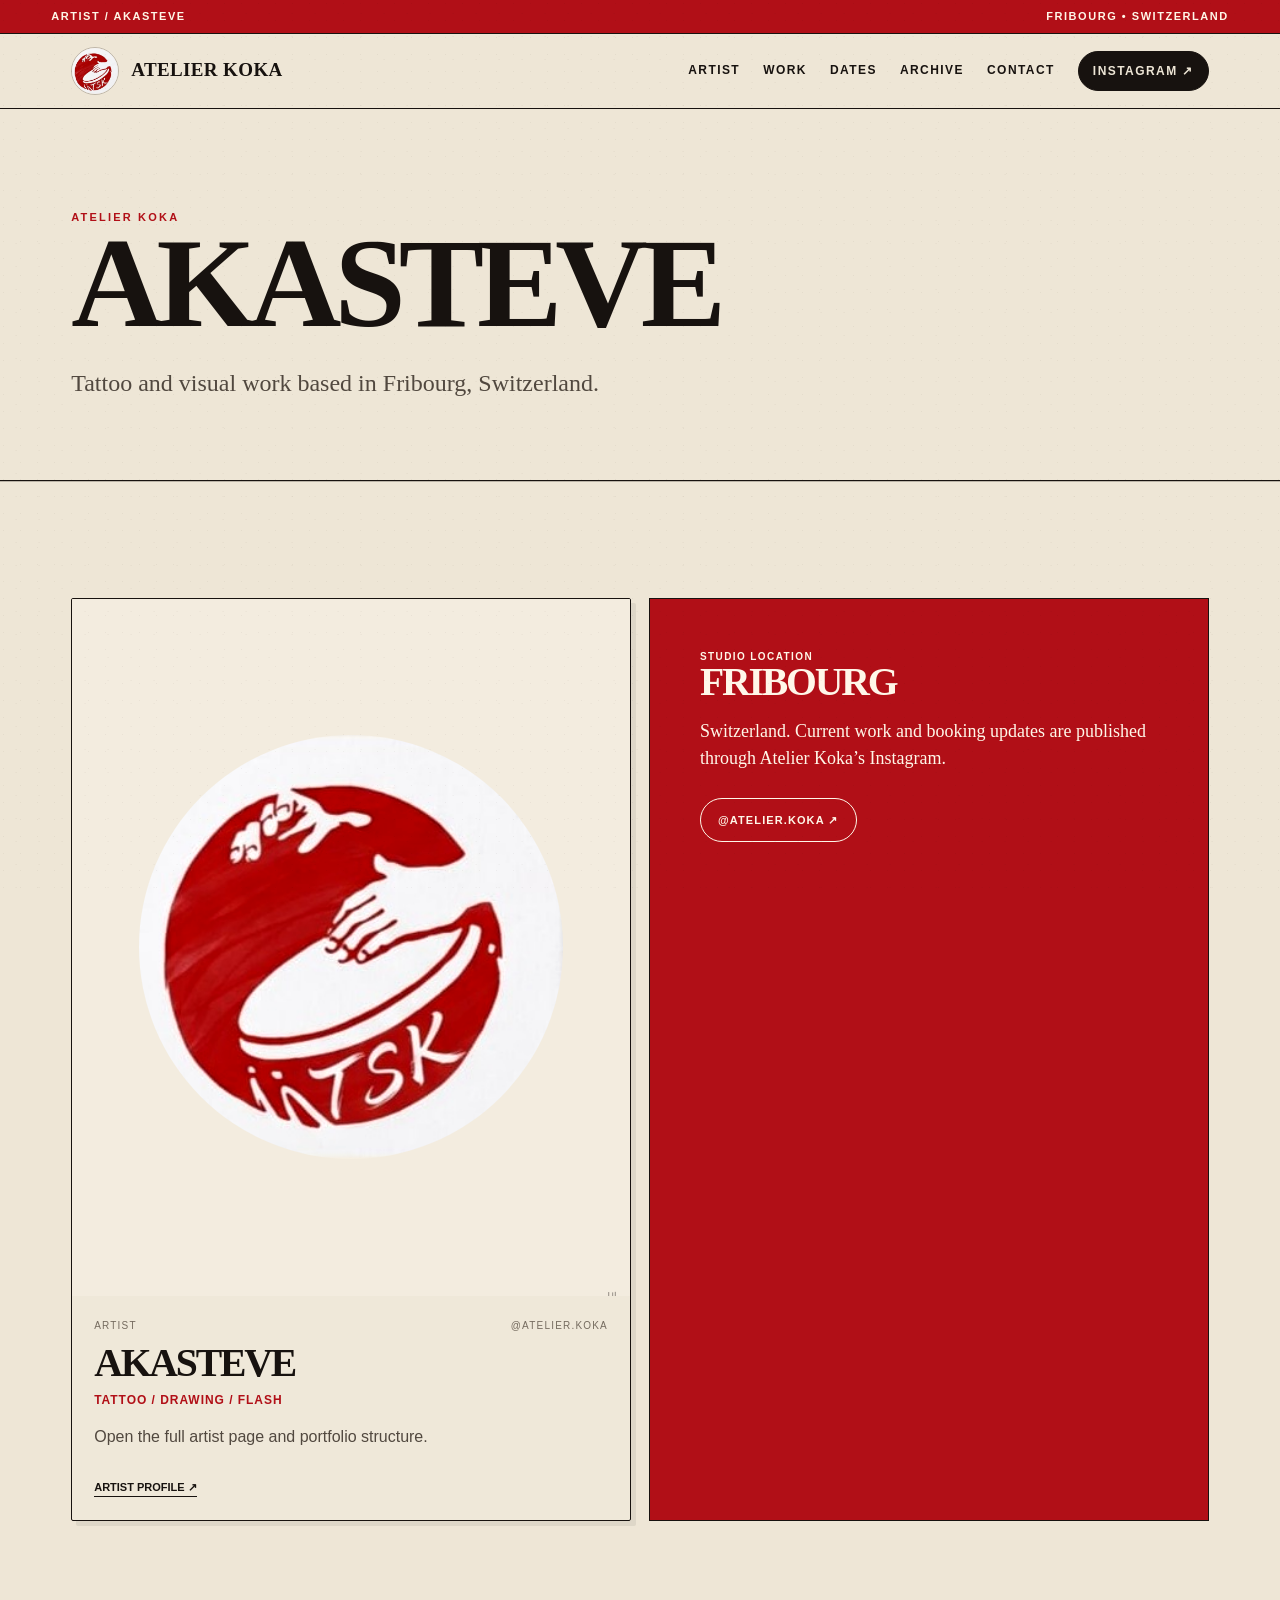
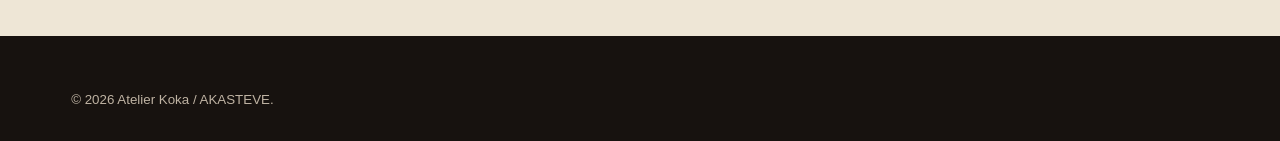
==== artists/index.html @ 6422734f "Initial Atelier Koka static site" ====
<!doctype html><html lang="en"><head><meta charset="utf-8"><meta name="viewport" content="width=device-width,initial-scale=1"><title>Artist — AKASTEVE / Atelier Koka</title><link rel="icon" href="../assets/atelier-koka-logo-square.jpg"><link rel="stylesheet" href="../styles.css"></head><body>
<div class="topbar"><span>Artist / AKASTEVE</span><span>Fribourg • Switzerland</span></div><header class="site-header"><nav class="nav"><a class="brand" href="../index.html"><img class="brand-logo" src="../assets/atelier-koka-logo-square.jpg" alt="Atelier Koka logo">ATELIER KOKA</a><button class="menu-btn" aria-label="Menu">☰</button><div class="nav-links"><a href="akasteve.html">Artist</a><a href="../index.html#work">Work</a><a href="../events/index.html">Dates</a><a href="../blog/index.html">Archive</a><a href="../contact/index.html">Contact</a><a class="nav-cta" target="_blank" rel="noopener" href="https://www.instagram.com/atelier.koka/">Instagram ↗</a></div></nav></header>
<main><section class="page-hero"><div class="container"><div class="kicker">Atelier Koka</div><h1>AKASTEVE</h1><p class="lede">Tattoo and visual work based in Fribourg, Switzerland.</p></div></section><section class="section"><div class="container"><div class="grid-2"><a class="card" href="akasteve.html"><div class="card-media logo-media"><img src="../assets/atelier-koka-logo-square.jpg" alt="Atelier Koka logo"></div><div class="card-body"><div class="meta"><span>Artist</span><span>@atelier.koka</span></div><h3>AKASTEVE</h3><div class="tags">Tattoo / drawing / flash</div><p>Open the full artist page and portfolio structure.</p><span class="card-link">Artist profile ↗</span></div></a><div class="poster red"><div class="poster-copy"><div class="smallcaps">Studio location</div><h3>Fribourg</h3><p>Switzerland. Current work and booking updates are published through Atelier Koka’s Instagram.</p><div class="btn-row"><a class="btn" style="border-color:#fff7e9" target="_blank" rel="noopener" href="https://www.instagram.com/atelier.koka/">@atelier.koka ↗</a></div></div><div class="number">CH</div></div></div></div></section></main>
<footer class="footer"><div class="container"><small>© 2026 Atelier Koka / AKASTEVE.</small></div></footer><script src="../script.js"></script></body></html>
---- styles.css ----
:root{
  --ink:#17120f;
  --paper:#eee6d6;
  --paper-2:#e4d8c4;
  --red:#b10f17;
  --red-dark:#7f0b10;
  --muted:#756b5f;
  --line:rgba(23,18,15,.24);
  --max:1240px;
  --pad:clamp(18px,4vw,62px);
  --radius:2px;
}
*{box-sizing:border-box}
html{scroll-behavior:smooth}
body{margin:0;background:var(--paper);color:var(--ink);font-family:Arial,Helvetica,sans-serif;line-height:1.5}
a{color:inherit;text-decoration:none}
img{max-width:100%;display:block}
button,input,textarea,select{font:inherit}
body::before{content:"";position:fixed;inset:0;pointer-events:none;z-index:99;opacity:.18;background-image:radial-gradient(circle at 20% 20%,rgba(56,35,24,.28) 0 .7px,transparent .9px),radial-gradient(circle at 70% 60%,rgba(56,35,24,.18) 0 .6px,transparent .8px),repeating-linear-gradient(8deg,rgba(255,255,255,.08) 0 1px,transparent 1px 4px);background-size:17px 17px,23px 23px,100% 6px;mix-blend-mode:multiply}
.topbar{background:var(--red);color:#fff6e8;padding:8px var(--pad);font-weight:800;text-transform:uppercase;font-size:11px;letter-spacing:.14em;display:flex;justify-content:space-between;gap:20px;overflow:hidden;white-space:nowrap;border-bottom:1px solid var(--ink)}
.site-header{position:sticky;top:0;z-index:50;background:rgba(238,230,214,.94);backdrop-filter:blur(12px);border-bottom:1px solid var(--ink)}
.nav{max-width:var(--max);margin:auto;padding:13px var(--pad);display:flex;align-items:center;justify-content:space-between;gap:24px}
.brand{display:flex;align-items:center;gap:12px;font-family:Georgia,'Times New Roman',serif;font-weight:700;letter-spacing:.02em;font-size:19px;text-transform:uppercase}
.brand-logo{width:48px;height:48px;object-fit:cover;border-radius:50%;border:1px solid rgba(23,18,15,.22);filter:contrast(1.06) saturate(.96)}
.nav-links{display:flex;gap:23px;align-items:center;font-size:12px;text-transform:uppercase;font-weight:800;letter-spacing:.12em}
.nav-links a:not(.nav-cta){border-bottom:1px solid transparent}.nav-links a:hover:not(.nav-cta){border-color:var(--ink)}
.nav-cta{border:1px solid var(--ink);padding:10px 14px;border-radius:999px;background:var(--ink);color:var(--paper)}
.menu-btn{display:none;background:none;border:0;color:var(--ink);font-size:28px}
main{overflow:hidden}.container{max-width:var(--max);margin:auto;padding-left:var(--pad);padding-right:var(--pad)}
.hero{min-height:82vh;display:grid;align-items:center;padding:clamp(60px,9vw,120px) 0;position:relative;border-bottom:1px solid var(--ink)}
.hero::after{content:"FRIBOURG / CH";position:absolute;right:-2.4vw;top:14%;font-size:clamp(48px,10vw,150px);font-weight:900;letter-spacing:-.07em;color:transparent;-webkit-text-stroke:1px rgba(23,18,15,.14);transform:rotate(90deg) translateX(65%);transform-origin:100% 0;pointer-events:none}
.hero-grid{display:grid;grid-template-columns:1.14fr .86fr;gap:clamp(32px,6vw,95px);align-items:center;position:relative;z-index:2}
.hero-logo-wrap{display:grid;grid-template-columns:minmax(150px,280px) 1fr;gap:clamp(22px,4vw,55px);align-items:center}.hero-logo{width:100%;border-radius:50%;box-shadow:0 0 0 1px var(--ink),8px 8px 0 var(--red);transform:rotate(-3deg)}
.kicker{text-transform:uppercase;letter-spacing:.2em;font-size:11px;color:var(--red);font-weight:900}
h1,h2,h3{margin:0;line-height:.91;letter-spacing:-.055em;text-transform:uppercase}
h1{font-family:Georgia,'Times New Roman',serif;font-size:clamp(54px,10vw,138px);max-width:8.7ch;font-weight:700}h2{font-family:Georgia,'Times New Roman',serif;font-size:clamp(40px,6.6vw,90px);font-weight:700}h3{font-family:Georgia,'Times New Roman',serif;font-size:clamp(26px,3.1vw,45px);font-weight:700}
.hero-copy{font-family:Georgia,'Times New Roman',serif;font-size:clamp(18px,2vw,26px);max-width:500px;color:#443b33}.hero-stamp{display:inline-block;margin-bottom:24px;border:1px solid var(--red);color:var(--red);padding:7px 10px;text-transform:uppercase;font-size:10px;letter-spacing:.16em;font-weight:800;transform:rotate(1.2deg)}
.btn-row{display:flex;gap:12px;flex-wrap:wrap;margin-top:26px}.btn{display:inline-flex;align-items:center;justify-content:center;padding:13px 17px;border-radius:999px;border:1px solid var(--ink);text-transform:uppercase;font-weight:900;font-size:11px;letter-spacing:.1em;transition:.2s;background:transparent}.btn:hover{transform:translateY(-2px) rotate(-.3deg)}.btn.primary{background:var(--ink);color:var(--paper)}.btn.accent{background:var(--red);border-color:var(--red);color:#fff6e8}
.section{padding:clamp(65px,9vw,130px) 0;border-top:1px solid var(--line)}.section.red{background:var(--red);color:#fff4e3}.section.ink{background:var(--ink);color:var(--paper)}
.section-head{display:flex;justify-content:space-between;align-items:end;gap:30px;margin-bottom:40px}.section-head p{max-width:480px;color:var(--muted);margin:0}.section.ink .section-head p,.section.ink .lede{color:#cfc3b2}.section.red .kicker{color:#fff4e3}
.marquee{background:var(--ink);color:var(--paper);border-top:1px solid var(--ink);border-bottom:1px solid var(--ink);padding:13px 0;overflow:hidden;white-space:nowrap}.marquee-track{display:inline-block;animation:scroll 24s linear infinite;font-family:Georgia,serif;font-size:clamp(26px,4vw,54px);font-weight:700;text-transform:uppercase;letter-spacing:-.04em}.marquee-track span{margin-right:36px}.marquee-track b{color:var(--red)}@keyframes scroll{to{transform:translateX(-50%)}}
.grid-3{display:grid;grid-template-columns:repeat(3,1fr);gap:18px}.grid-2{display:grid;grid-template-columns:repeat(2,1fr);gap:18px}
.card{border:1px solid var(--ink);border-radius:var(--radius);overflow:hidden;background:rgba(255,255,255,.08);position:relative;box-shadow:5px 5px 0 rgba(23,18,15,.07)}.card-media{aspect-ratio:4/5;background:var(--paper-2);position:relative;overflow:hidden}.card-media.logo-media{display:grid;place-items:center;padding:12%;background:#f3ecdf}.card-media.logo-media img{width:100%;border-radius:50%;filter:contrast(1.08)}.card-media::after{content:"ARCHIVE";position:absolute;right:10px;bottom:6px;font-size:11px;letter-spacing:.18em;font-weight:900;color:rgba(23,18,15,.35);transform:rotate(-90deg);transform-origin:right bottom}
.card-body{padding:22px}.meta{display:flex;justify-content:space-between;gap:12px;text-transform:uppercase;font-size:10px;letter-spacing:.12em;color:var(--muted);margin-bottom:12px}.tags{color:var(--red);font-weight:900;margin-top:10px;text-transform:uppercase;letter-spacing:.08em;font-size:12px}.card p{color:#51483f}.card-link{display:inline-block;margin-top:14px;text-transform:uppercase;font-size:11px;font-weight:900;border-bottom:1px solid currentColor}
.poster-grid{display:grid;grid-template-columns:1.25fr .75fr;gap:18px}.poster{min-height:420px;border:1px solid var(--ink);padding:clamp(24px,4vw,50px);position:relative;overflow:hidden;background:var(--paper-2)}.poster.red{background:var(--red);color:#fff7e9}.poster.ink{background:var(--ink);color:var(--paper)}.poster .number{font-family:Georgia,serif;font-size:clamp(70px,12vw,175px);line-height:.72;color:transparent;-webkit-text-stroke:1px currentColor;opacity:.4;position:absolute;right:12px;bottom:22px}.poster-copy{position:relative;z-index:2;max-width:480px}.poster p{font-family:Georgia,serif;font-size:18px}
.event-list{border-top:1px solid var(--ink)}.event-row{display:grid;grid-template-columns:180px 1fr auto;gap:20px;align-items:center;padding:22px 0;border-bottom:1px solid var(--ink)}.event-row strong{font-family:Georgia,serif;font-size:clamp(25px,4vw,54px);letter-spacing:-.05em;text-transform:uppercase}.pill{border:1px solid var(--ink);padding:8px 12px;border-radius:999px;font-size:10px;text-transform:uppercase;letter-spacing:.1em}
.split{display:grid;grid-template-columns:1fr 1fr;gap:clamp(30px,7vw,100px);align-items:start}.art-panel{min-height:540px;border:1px solid var(--ink);position:relative;overflow:hidden;background:var(--paper-2);display:grid;place-items:center}.art-panel::before{content:"AKASTEVE";font-family:Georgia,serif;font-size:clamp(56px,10vw,130px);font-weight:700;color:var(--red);transform:rotate(-10deg);opacity:.88}.art-panel::after{content:"FRIBOURG — SWITZERLAND";position:absolute;left:20px;bottom:18px;font-size:10px;letter-spacing:.18em;font-weight:900}.quote{font-family:Georgia,serif;font-style:italic;font-size:clamp(30px,4vw,56px);line-height:1.08;max-width:13ch}.quote em{color:var(--red)}
.form-grid{display:grid;grid-template-columns:1fr 1fr;gap:14px}.field{display:flex;flex-direction:column;gap:8px}.field.full{grid-column:1/-1}.field label{text-transform:uppercase;font-size:10px;letter-spacing:.14em;color:var(--muted);font-weight:800}.field input,.field textarea,.field select{background:rgba(255,255,255,.28);color:var(--ink);border:1px solid var(--ink);border-radius:0;padding:15px;outline:none}.field textarea{min-height:150px;resize:vertical}.field input:focus,.field textarea:focus,.field select:focus{border-color:var(--red);box-shadow:inset 0 0 0 1px var(--red)}
.footer{background:var(--ink);color:var(--paper);border-top:1px solid var(--ink);padding:50px 0 30px}.footer-grid{display:grid;grid-template-columns:1.2fr 1fr 1fr;gap:30px}.footer small,.footer p{color:#bfb3a3}.footer .brand-logo{border-color:rgba(238,230,214,.25)}
.page-hero{padding:100px 0 55px;border-bottom:1px solid var(--ink)}.page-hero h1{max-width:11ch}.lede{font-family:Georgia,serif;font-size:clamp(18px,2vw,24px);max-width:720px;color:#51483f;margin-top:24px}.detail-grid{display:grid;grid-template-columns:.8fr 1.2fr;gap:clamp(30px,7vw,90px);align-items:start}.detail-copy p{font-family:Georgia,serif;font-size:18px;color:#51483f}.detail-gallery{display:grid;grid-template-columns:1fr 1fr;gap:14px}.tile{aspect-ratio:1;background:var(--paper-2);border:1px solid var(--ink);position:relative;overflow:hidden}.tile:nth-child(2n){aspect-ratio:4/5}.tile::after{content:"PORTFOLIO / IMAGE";position:absolute;inset:0;display:grid;place-items:center;font-size:10px;letter-spacing:.18em;font-weight:900;color:rgba(23,18,15,.35);background:repeating-linear-gradient(135deg,transparent 0 18px,rgba(177,15,23,.06) 18px 20px)}
.article{max-width:850px;margin:auto}.article h1{font-size:clamp(48px,8vw,100px);max-width:none}.article p{font-family:Georgia,serif;font-size:20px;line-height:1.8;color:#4b423a}.article .dropcap:first-letter{float:left;font-size:78px;line-height:.75;padding:10px 12px 0 0;color:var(--red)}
.notice{padding:14px 16px;border:1px solid var(--ink);color:var(--muted);font-size:12px}.social-big{font-family:Georgia,serif;font-size:clamp(35px,6vw,85px);text-transform:uppercase;letter-spacing:-.05em;border-bottom:1px solid currentColor;display:inline-block}.smallcaps{text-transform:uppercase;letter-spacing:.14em;font-size:10px;font-weight:900}.map-card{border:1px solid var(--ink);padding:28px;background:var(--paper-2)}
@media(max-width:850px){.hero-grid,.split,.detail-grid,.poster-grid{grid-template-columns:1fr}.hero-logo-wrap{grid-template-columns:140px 1fr}.grid-3{grid-template-columns:1fr 1fr}.event-row{grid-template-columns:1fr}.event-row .pill{justify-self:start}.nav-links{display:none;position:absolute;left:0;right:0;top:75px;background:var(--paper);padding:22px var(--pad);flex-direction:column;align-items:flex-start;border-bottom:1px solid var(--ink)}.nav-links.open{display:flex}.menu-btn{display:block}.hero::after{display:none}.footer-grid{grid-template-columns:1fr 1fr}}
@media(max-width:560px){.grid-3,.grid-2,.footer-grid,.form-grid,.detail-gallery{grid-template-columns:1fr}.field.full{grid-column:auto}.topbar{font-size:9px}.section-head{align-items:start;flex-direction:column}.hero{min-height:auto}.hero-logo-wrap{grid-template-columns:105px 1fr}.brand{font-size:15px}.brand-logo{width:42px;height:42px}.nav{padding-top:10px;padding-bottom:10px}}
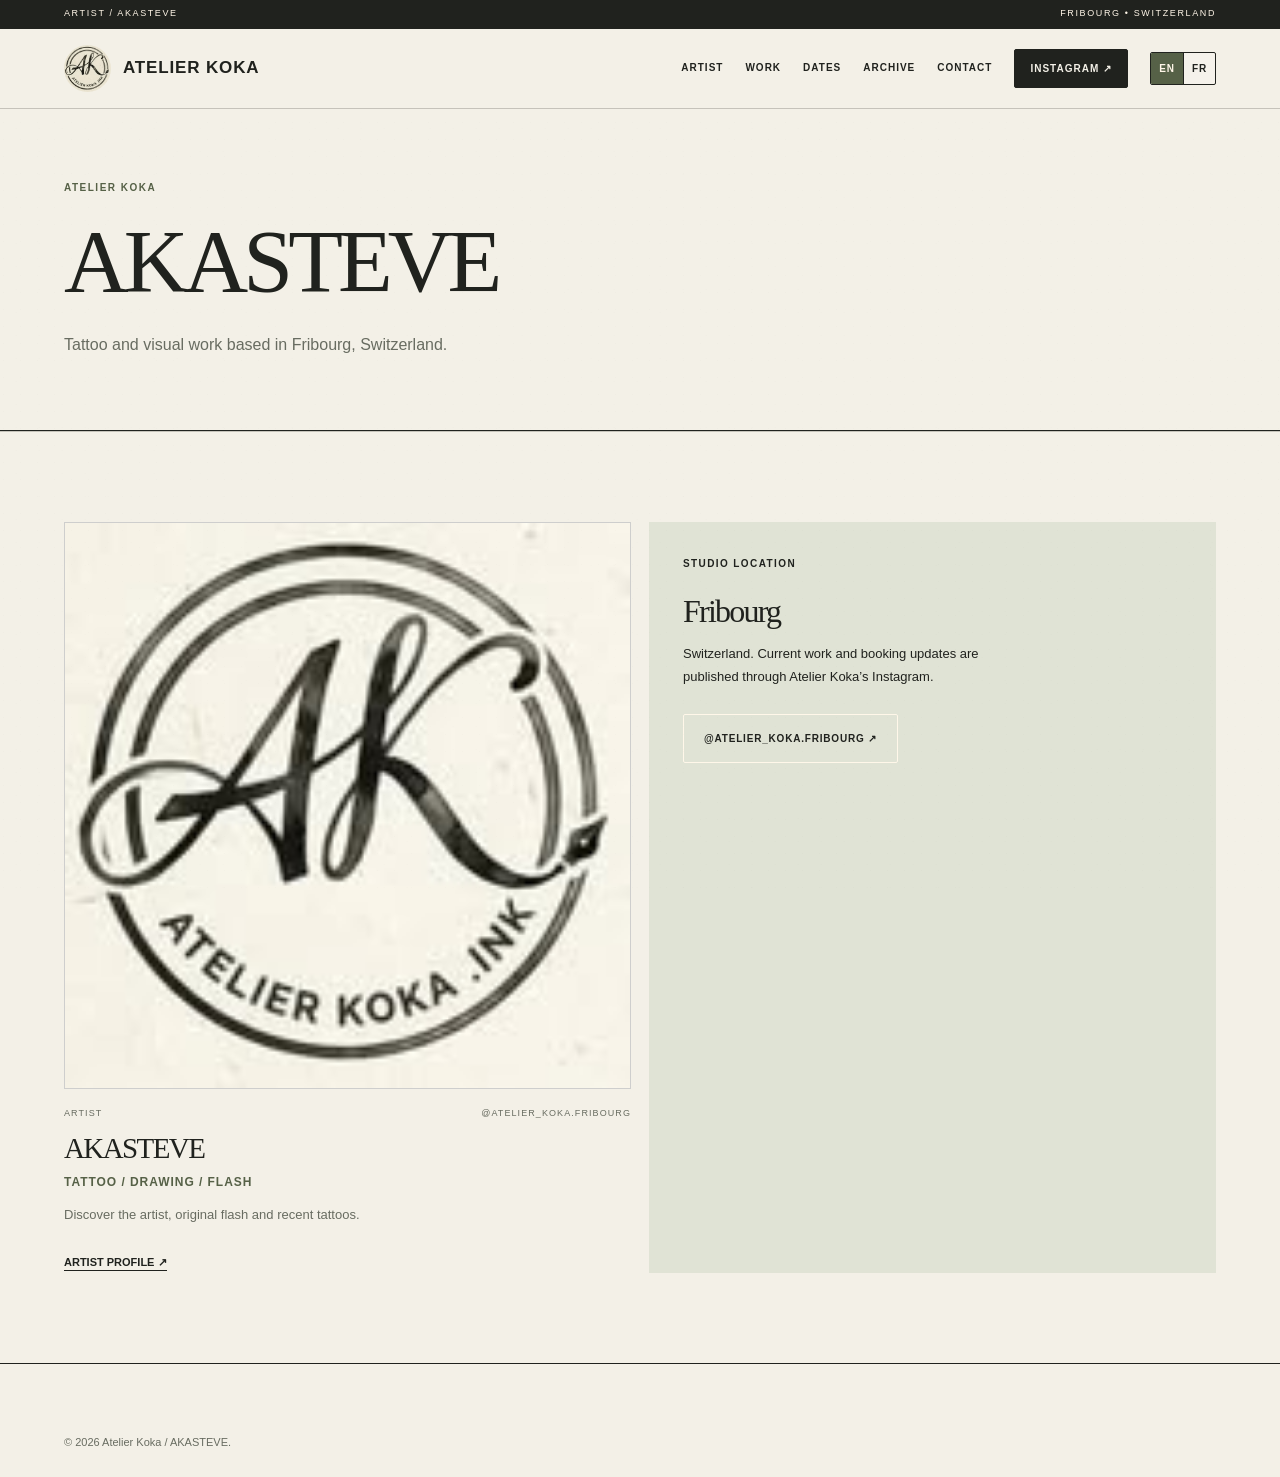
==== commit 2fd3c59a: "Refresh Koka website with original Instagram artwork and portfolio" ====
--- a/artists/index.html
+++ b/artists/index.html
@@ -1,4 +1,4 @@
-<!doctype html><html lang="en"><head><meta charset="utf-8"><meta name="viewport" content="width=device-width,initial-scale=1"><title>Artist — AKASTEVE / Atelier Koka</title><link rel="icon" href="../assets/atelier-koka-logo-square.jpg"><link rel="stylesheet" href="../styles.css"></head><body>
-<div class="topbar"><span>Artist / AKASTEVE</span><span>Fribourg • Switzerland</span></div><header class="site-header"><nav class="nav"><a class="brand" href="../index.html"><img class="brand-logo" src="../assets/atelier-koka-logo-square.jpg" alt="Atelier Koka logo">ATELIER KOKA</a><button class="menu-btn" aria-label="Menu">☰</button><div class="nav-links"><a href="akasteve.html">Artist</a><a href="../index.html#work">Work</a><a href="../events/index.html">Dates</a><a href="../blog/index.html">Archive</a><a href="../contact/index.html">Contact</a><a class="nav-cta" target="_blank" rel="noopener" href="https://www.instagram.com/atelier.koka/">Instagram ↗</a></div></nav></header>
-<main><section class="page-hero"><div class="container"><div class="kicker">Atelier Koka</div><h1>AKASTEVE</h1><p class="lede">Tattoo and visual work based in Fribourg, Switzerland.</p></div></section><section class="section"><div class="container"><div class="grid-2"><a class="card" href="akasteve.html"><div class="card-media logo-media"><img src="../assets/atelier-koka-logo-square.jpg" alt="Atelier Koka logo"></div><div class="card-body"><div class="meta"><span>Artist</span><span>@atelier.koka</span></div><h3>AKASTEVE</h3><div class="tags">Tattoo / drawing / flash</div><p>Open the full artist page and portfolio structure.</p><span class="card-link">Artist profile ↗</span></div></a><div class="poster red"><div class="poster-copy"><div class="smallcaps">Studio location</div><h3>Fribourg</h3><p>Switzerland. Current work and booking updates are published through Atelier Koka’s Instagram.</p><div class="btn-row"><a class="btn" style="border-color:#fff7e9" target="_blank" rel="noopener" href="https://www.instagram.com/atelier.koka/">@atelier.koka ↗</a></div></div><div class="number">CH</div></div></div></div></section></main>
+<!doctype html><html lang="en"><head><meta charset="utf-8"><meta name="viewport" content="width=device-width,initial-scale=1"><title>Artist — AKASTEVE / Atelier Koka</title><link rel="icon" href="../assets/instagram/atelier-koka-mark.jpg"><link rel="stylesheet" href="../styles.css"></head><body>
+<div class="topbar"><span>Artist / AKASTEVE</span><span>Fribourg • Switzerland</span></div><header class="site-header"><nav class="nav"><a class="brand" href="../index.html"><img class="brand-logo" src="../assets/instagram/atelier-koka-mark.jpg" alt="Atelier Koka logo">ATELIER KOKA</a><button class="menu-btn" aria-label="Menu">☰</button><div class="nav-links"><a href="akasteve.html">Artist</a><a href="../index.html#work">Work</a><a href="../events/index.html">Dates</a><a href="../blog/index.html">Archive</a><a href="../contact/index.html">Contact</a><a class="nav-cta" target="_blank" rel="noopener" href="https://www.instagram.com/atelier_koka.fribourg/">Instagram ↗</a></div></nav></header>
+<main><section class="page-hero"><div class="container"><div class="kicker">Atelier Koka</div><h1>AKASTEVE</h1><p class="lede">Tattoo and visual work based in Fribourg, Switzerland.</p></div></section><section class="section"><div class="container"><div class="grid-2"><a class="card" href="akasteve.html"><div class="card-media logo-media"><img src="../assets/instagram/atelier-koka-mark.jpg" alt="Atelier Koka logo"></div><div class="card-body"><div class="meta"><span>Artist</span><span>@atelier_koka.fribourg</span></div><h3>AKASTEVE</h3><div class="tags">Tattoo / drawing / flash</div><p>Discover the artist, original flash and recent tattoos.</p><span class="card-link">Artist profile ↗</span></div></a><div class="poster red"><div class="poster-copy"><div class="smallcaps">Studio location</div><h3>Fribourg</h3><p>Switzerland. Current work and booking updates are published through Atelier Koka’s Instagram.</p><div class="btn-row"><a class="btn" style="border-color:#fff7e9" target="_blank" rel="noopener" href="https://www.instagram.com/atelier_koka.fribourg/">@atelier_koka.fribourg ↗</a></div></div><div class="number">CH</div></div></div></div></section></main>
 <footer class="footer"><div class="container"><small>© 2026 Atelier Koka / AKASTEVE.</small></div></footer><script src="../script.js"></script></body></html>
--- a/styles.css
+++ b/styles.css
@@ -25,6 +25,11 @@
 .nav-links{display:flex;gap:23px;align-items:center;font-size:12px;text-transform:uppercase;font-weight:800;letter-spacing:.12em}
 .nav-links a:not(.nav-cta){border-bottom:1px solid transparent}.nav-links a:hover:not(.nav-cta){border-color:var(--ink)}
 .nav-cta{border:1px solid var(--ink);padding:10px 14px;border-radius:999px;background:var(--ink);color:var(--paper)}
+.lang-switch{display:inline-flex;align-items:center;overflow:hidden;border:1px solid var(--ink);border-radius:999px;background:rgba(255,255,255,.18)}
+.lang-switch button{min-width:42px;padding:9px 10px;border:0;background:transparent;color:var(--ink);font-size:10px;font-weight:900;letter-spacing:.08em;text-transform:uppercase;cursor:pointer}
+.lang-switch button+button{border-left:1px solid var(--ink)}
+.lang-switch button.is-active{background:var(--red);color:#fff6e8}
+.lang-switch button:focus-visible{outline:2px solid var(--red);outline-offset:2px}
 .menu-btn{display:none;background:none;border:0;color:var(--ink);font-size:28px}
 main{overflow:hidden}.container{max-width:var(--max);margin:auto;padding-left:var(--pad);padding-right:var(--pad)}
 .hero{min-height:82vh;display:grid;align-items:center;padding:clamp(60px,9vw,120px) 0;position:relative;border-bottom:1px solid var(--ink)}
@@ -50,5 +55,69 @@
 .page-hero{padding:100px 0 55px;border-bottom:1px solid var(--ink)}.page-hero h1{max-width:11ch}.lede{font-family:Georgia,serif;font-size:clamp(18px,2vw,24px);max-width:720px;color:#51483f;margin-top:24px}.detail-grid{display:grid;grid-template-columns:.8fr 1.2fr;gap:clamp(30px,7vw,90px);align-items:start}.detail-copy p{font-family:Georgia,serif;font-size:18px;color:#51483f}.detail-gallery{display:grid;grid-template-columns:1fr 1fr;gap:14px}.tile{aspect-ratio:1;background:var(--paper-2);border:1px solid var(--ink);position:relative;overflow:hidden}.tile:nth-child(2n){aspect-ratio:4/5}.tile::after{content:"PORTFOLIO / IMAGE";position:absolute;inset:0;display:grid;place-items:center;font-size:10px;letter-spacing:.18em;font-weight:900;color:rgba(23,18,15,.35);background:repeating-linear-gradient(135deg,transparent 0 18px,rgba(177,15,23,.06) 18px 20px)}
 .article{max-width:850px;margin:auto}.article h1{font-size:clamp(48px,8vw,100px);max-width:none}.article p{font-family:Georgia,serif;font-size:20px;line-height:1.8;color:#4b423a}.article .dropcap:first-letter{float:left;font-size:78px;line-height:.75;padding:10px 12px 0 0;color:var(--red)}
 .notice{padding:14px 16px;border:1px solid var(--ink);color:var(--muted);font-size:12px}.social-big{font-family:Georgia,serif;font-size:clamp(35px,6vw,85px);text-transform:uppercase;letter-spacing:-.05em;border-bottom:1px solid currentColor;display:inline-block}.smallcaps{text-transform:uppercase;letter-spacing:.14em;font-size:10px;font-weight:900}.map-card{border:1px solid var(--ink);padding:28px;background:var(--paper-2)}
-@media(max-width:850px){.hero-grid,.split,.detail-grid,.poster-grid{grid-template-columns:1fr}.hero-logo-wrap{grid-template-columns:140px 1fr}.grid-3{grid-template-columns:1fr 1fr}.event-row{grid-template-columns:1fr}.event-row .pill{justify-self:start}.nav-links{display:none;position:absolute;left:0;right:0;top:75px;background:var(--paper);padding:22px var(--pad);flex-direction:column;align-items:flex-start;border-bottom:1px solid var(--ink)}.nav-links.open{display:flex}.menu-btn{display:block}.hero::after{display:none}.footer-grid{grid-template-columns:1fr 1fr}}
+@media(max-width:850px){.hero-grid,.split,.detail-grid,.poster-grid{grid-template-columns:1fr}.hero-logo-wrap{grid-template-columns:140px 1fr}.grid-3{grid-template-columns:1fr 1fr}.event-row{grid-template-columns:1fr}.event-row .pill{justify-self:start}.nav-links{display:none;position:absolute;left:0;right:0;top:75px;background:var(--paper);padding:22px var(--pad);flex-direction:column;align-items:flex-start;border-bottom:1px solid var(--ink)}.nav-links.open{display:flex}.lang-switch{margin-top:4px}.menu-btn{display:block}.hero::after{display:none}.footer-grid{grid-template-columns:1fr 1fr}}
 @media(max-width:560px){.grid-3,.grid-2,.footer-grid,.form-grid,.detail-gallery{grid-template-columns:1fr}.field.full{grid-column:auto}.topbar{font-size:9px}.section-head{align-items:start;flex-direction:column}.hero{min-height:auto}.hero-logo-wrap{grid-template-columns:105px 1fr}.brand{font-size:15px}.brand-logo{width:42px;height:42px}.nav{padding-top:10px;padding-bottom:10px}}
+
+/* Atelier Koka: palette and composition drawn from the original flash sheets. */
+:root{--ink:#20221e;--paper:#f3f0e7;--paper-2:#e8e5da;--red:#566147;--red-dark:#3e4934;--muted:#686c61;--line:rgba(32,34,30,.22);--max:1380px;--pad:clamp(22px,5vw,76px)}
+body::before{opacity:.055;z-index:40}
+::selection{background:#cfd5c0;color:var(--ink)}
+a,button{-webkit-tap-highlight-color:transparent}
+a:focus-visible,button:focus-visible{outline:2px solid var(--red);outline-offset:5px}
+img{height:auto}
+section[id]{scroll-margin-top:100px}
+.topbar{background:var(--ink);padding-top:7px;padding-bottom:7px;font-size:9px;font-weight:500;letter-spacing:.18em}
+.site-header{background:rgba(243,240,231,.97);border-bottom:1px solid var(--line)}
+.nav{padding-top:16px;padding-bottom:16px;gap:20px}
+.brand{font-family:Arial,Helvetica,sans-serif;font-size:17px;letter-spacing:.05em;white-space:nowrap}
+.brand-logo{width:47px;height:47px;border:0;mix-blend-mode:multiply;filter:none}
+.nav-links{font-size:10px;letter-spacing:.1em;gap:22px}
+.nav-cta{border-radius:2px;padding:11px 15px}
+.lang-switch{border-radius:2px}.lang-switch button{min-width:32px;padding:8px;font-weight:600}
+.skip-link{position:fixed;top:-100px;left:20px;z-index:100;background:var(--ink);color:var(--paper);padding:12px 20px}.skip-link:focus{top:12px}
+h1,h2,h3{letter-spacing:-.055em;font-weight:400;text-transform:none;line-height:1.04}
+h2{font-size:clamp(40px,4.7vw,68px)}h3{font-size:clamp(26px,2.5vw,36px)}
+h1 em,h2 em{font-weight:400;color:var(--red)}
+.kicker{font-size:10px;line-height:1.7;letter-spacing:.15em;font-weight:600;margin-bottom:18px}
+.hero{min-height:0;padding:62px 0 64px;border:0}
+.hero::after{display:none}
+.hero-grid{width:100%;grid-template-columns:1.05fr 1fr;gap:clamp(32px,6vw,88px);align-items:center}
+.hero-logo-wrap{display:flex;gap:14px;margin-bottom:30px}
+.hero-logo-wrap .hero-logo{width:54px;height:54px;border:0;border-radius:0;box-shadow:none;transform:none;mix-blend-mode:multiply}
+.hero-logo-wrap .kicker{margin:0;font-size:9px;color:var(--muted)}
+.hero h1{font-size:clamp(66px,7.5vw,108px);line-height:.98;max-width:none;letter-spacing:-.065em}
+.hero-copy{font-family:Arial,Helvetica,sans-serif;font-size:15px;line-height:1.8;max-width:400px;color:var(--muted);margin:25px 0}
+.btn-row{align-items:center;gap:14px;margin-top:25px}
+.btn{gap:24px;border-radius:2px;font-size:10px;padding:16px 20px;letter-spacing:.08em;font-weight:600;text-transform:uppercase;min-height:46px;cursor:pointer;transition:background .18s,transform .18s}
+.btn:hover{transform:translateY(-2px)}.btn.primary:hover{background:var(--red);border-color:var(--red)}
+.text-btn{padding-left:0;padding-right:0;border-color:transparent}.text-btn:hover{border-bottom-color:var(--ink)}
+.hero-signature{display:flex;align-items:center;gap:18px;margin-top:36px;padding-top:18px;border-top:1px solid var(--line);max-width:400px;font-size:10px;color:var(--muted)}
+.hero-signature span:first-child{letter-spacing:.14em;font-weight:700;color:var(--ink)}
+.hero-art{position:relative;padding:18px 20px 14px;border:1px solid var(--ink);background:#eae7dc;transform:rotate(2deg);box-shadow:9px 9px 0 #dcded0;margin:8px 10px 12px 0}
+.art-caption{font-family:monospace;font-size:9px;display:flex;justify-content:space-between;align-items:center;gap:12px;letter-spacing:.09em;margin-bottom:16px}
+.art-caption.bottom{margin:14px 0 0;font-size:9px}
+.hero-sheet{display:block;background:#fff}.hero-sheet img{width:100%;aspect-ratio:1;object-fit:contain;transition:transform .3s}.hero-sheet:hover img{transform:scale(.97)}
+.hero-stamp{position:absolute;bottom:60px;left:-22px;margin:0;border:1px solid var(--ink);background:var(--red);color:var(--paper);padding:12px 18px;transform:rotate(-6deg);font-family:monospace;font-size:9px;font-weight:400;box-shadow:3px 3px 0 var(--paper)}
+.marquee{padding:15px 0;background:transparent;color:var(--ink);border-top:1px solid var(--line);border-bottom:1px solid var(--line)}
+.marquee-track{font-family:Arial,Helvetica,sans-serif;font-size:12px;letter-spacing:.2em;font-weight:500;animation:none;display:flex;justify-content:center}
+.marquee-track span{display:flex;align-items:center;gap:32px;margin:0}.marquee-track b{font-size:22px;font-weight:400}
+.section{padding:90px 0}.section-head{align-items:end;margin-bottom:38px;gap:55px}.section-head>div{flex:1}.section-head p{flex:1;max-width:360px;font-size:14px;line-height:1.8}
+.poster-grid{grid-template-columns:1fr 1fr;gap:22px}.poster{min-height:295px;padding:34px;border:0}.poster h3{margin-top:24px}.poster p{font-family:Arial,Helvetica,sans-serif;font-size:13px;line-height:1.8;max-width:350px}.poster .number{font-size:110px;right:18px;bottom:20px;opacity:.15}.poster.red{background:#e0e3d5;color:var(--ink)}.poster.ink{background:#292d26;color:var(--paper)}
+.section.ink{background:#e9e7dc;color:var(--ink)}.section.ink .section-head p,.section.ink .lede{color:var(--muted)}
+.grid-3{gap:24px}.card{background:transparent;border:0;box-shadow:none;border-radius:0}.card-media{display:block;background:#fff;aspect-ratio:1;overflow:hidden;border:1px solid var(--line)}
+.card-media img{width:100%;height:100%;object-fit:contain;transition:transform .25s}.card-media:hover img{transform:scale(1.03)}.card-media::after{display:none}.card-media.logo-media{padding:0;display:block;background:#fff}.card-media.logo-media img{border-radius:0;filter:none}
+.card-body{padding:18px 0 0}.card-body h3{font-size:29px}.meta{color:var(--muted);font-size:9px}.card-body p{font-size:13px;line-height:1.75;color:var(--muted);max-width:300px}
+#work .btn-row{margin-top:35px}.gallery-note{font-size:12px;color:var(--muted)}
+.split{gap:clamp(30px,6vw,80px);align-items:center}.lede{font-family:Arial,Helvetica,sans-serif;font-size:16px;line-height:1.8;color:var(--muted)}.artist-section p:not(.lede){font-size:14px;color:var(--muted);line-height:1.8}
+.artist-section h2{font-size:clamp(40px,4.7vw,65px)}
+.tattoo-pair{display:grid;grid-template-columns:1fr 1fr;gap:14px;align-items:start}.tattoo-photo{display:block}.tattoo-photo img{aspect-ratio:3/4;object-fit:cover;width:100%;border:1px solid var(--line)}.tattoo-photo:nth-child(2){margin-top:55px}.tattoo-pair .smallcaps{grid-column:1/-1;color:var(--muted);font-size:9px;font-weight:500}
+.instagram-band{padding:48px 0;background:#292d26!important;color:var(--paper)}.social-big{font-size:clamp(25px,4.5vw,64px);text-transform:none;letter-spacing:-.04em;margin:14px 0 0;border:0;overflow-wrap:anywhere}.social-big span{display:inline-block;font-family:Arial,sans-serif;font-size:.65em;vertical-align:middle;margin-left:12px}.instagram-band .lede{color:#ced2c2;font-size:14px;max-width:none;margin-top:18px}
+.booking-guide{border-top:1px solid var(--ink);border-bottom:1px solid var(--ink);padding:25px 0 12px}.booking-guide>.smallcaps{font-weight:500;color:var(--muted)}.booking-guide ol{list-style:none;padding:0;margin:10px 0}.booking-guide li{display:flex;gap:24px;padding:20px 0;border-bottom:1px solid var(--line)}.booking-guide li:last-child{border:0}.booking-guide li>span{font-family:monospace;font-size:12px;color:var(--red);padding-top:4px}.booking-guide h3{font-size:26px;letter-spacing:-.035em}.booking-guide p{font-size:13px;line-height:1.7;color:var(--muted);margin:8px 0 0}.booking-guide .booking-note{border-top:1px solid var(--line);padding-top:15px;font-size:11px}.booking-location{margin-top:32px;color:var(--muted);font-weight:500}
+.footer{background:var(--paper);color:var(--ink);padding:40px 0 24px}.footer small,.footer p{color:var(--muted);font-size:11px;line-height:1.8}.footer strong{font-size:10px;text-transform:uppercase;letter-spacing:.12em}.footer-grid{grid-template-columns:1.4fr .7fr 1fr;gap:24px}.footer .container:last-child{margin-top:25px}.footer .brand-logo{mix-blend-mode:multiply}.footer a{overflow-wrap:anywhere}
+.page-hero{padding:70px 0 55px}.page-hero h1{font-size:clamp(56px,7vw,98px)}.page-hero .lede{max-width:680px}.detail-copy p{font-family:Arial,Helvetica,sans-serif;font-size:15px;line-height:1.9;color:var(--muted)}
+.identity-poster{margin:0;max-width:400px;justify-self:center;border:1px solid var(--line);background:var(--paper-2);padding:16px;transform:rotate(2deg)}.identity-poster img{width:100%;max-height:490px;object-fit:contain}.identity-poster figcaption{font-family:monospace;font-size:10px;margin-top:12px;text-align:center}
+.detail-gallery{grid-template-columns:repeat(3,1fr);gap:22px}.portfolio-piece{display:block;background:#fff;border:1px solid var(--line)}.portfolio-piece img{width:100%;aspect-ratio:1;object-fit:contain;transition:transform .25s}.portfolio-piece:hover img{transform:scale(.96)}
+@media(min-width:851px) and (max-width:1100px){.nav{gap:15px}.nav-links{gap:12px}.brand{font-size:14px}.nav .brand-logo{width:38px;height:38px}.nav-cta{padding:9px}.hero-grid{gap:30px}}
+@media(max-width:850px){.nav{position:relative}.nav-links{top:100%;gap:20px;padding:24px var(--pad)}.nav-links a{padding:8px 0}.nav-links .nav-cta{padding:10px 16px}.hero{padding:42px 0 50px}.hero-grid{grid-template-columns:1fr 1fr;gap:30px}.hero h1{font-size:clamp(50px,8.3vw,76px)}.hero-logo-wrap{margin-bottom:24px}.hero-logo-wrap .hero-logo{display:none}.hero-copy{font-size:13px}.hero .btn-row{gap:8px}.hero .btn{font-size:9px;padding:13px;gap:12px}.hero .text-btn{padding-left:0}.hero-signature{flex-direction:column;align-items:start;gap:8px;margin-top:22px}.hero-art{padding:12px}.art-caption{font-size:8px;letter-spacing:0}.art-caption.bottom{font-size:8px}.hero-stamp{font-size:8px;padding:9px;left:-12px;bottom:35px}.section{padding:64px 0}.section-head{gap:28px}.section-head p{font-size:13px}.poster-grid{grid-template-columns:1fr 1fr}.poster{padding:25px;min-height:310px}.grid-3{grid-template-columns:repeat(3,1fr);gap:16px}.card-body h3{font-size:24px}.card-body p{font-size:12px}.split,.detail-grid{grid-template-columns:1fr;gap:38px}.tattoo-pair{max-width:560px}.detail-gallery{grid-template-columns:repeat(2,1fr)}.footer-grid{grid-template-columns:1fr 1fr}.footer-grid>div:first-child{grid-column:1/-1}.instagram-band{padding:38px 0}}
+@media(max-width:560px){.topbar{font-size:8px;letter-spacing:.08em;gap:15px}.nav{padding-top:12px;padding-bottom:12px}.brand{font-size:15px}.brand-logo{width:39px;height:39px}.menu-btn{font-size:24px;min-width:44px;min-height:44px}.hero{padding-top:34px}.hero-grid{grid-template-columns:1fr;gap:36px}.hero h1{font-size:clamp(64px,16vw,88px)}.hero-logo-wrap{margin-bottom:22px}.hero-logo-wrap .hero-logo{display:block;width:44px;height:44px}.hero-copy{font-size:14px;max-width:350px}.hero-signature{flex-direction:row;gap:14px;align-items:center}.hero-art{margin:0 8px 8px;max-width:400px;padding:14px}.hero-stamp{bottom:48px}.hero .btn{font-size:10px;padding:15px}.hero .text-btn{padding-left:0}.marquee-track{justify-content:start;font-size:10px}.marquee-track span{gap:23px}.marquee-track b{font-size:18px}.section-head{align-items:start;flex-direction:column;gap:20px}.section-head p{max-width:none}.section h2{font-size:42px}.poster-grid{grid-template-columns:1fr}.poster{min-height:270px}.grid-3{grid-template-columns:1fr;gap:32px}.card-body h3{font-size:30px}.card-body p{max-width:none;font-size:13px}.gallery-note{font-size:11px}.detail-gallery{grid-template-columns:1fr 1fr;gap:10px}.social-big{font-size:clamp(24px,6.5vw,36px)}.social-big span{margin-left:4px}.footer-grid{grid-template-columns:1fr 1fr;gap:24px}.footer .brand{font-size:16px}.footer p{font-size:10px}.footer small{font-size:10px}.booking-guide li{gap:18px}.tattoo-pair{gap:12px}.artist-section h2{font-size:42px}}
+@media(prefers-reduced-motion:reduce){html{scroll-behavior:auto}*,*::before,*::after{animation:none!important;transition:none!important}}
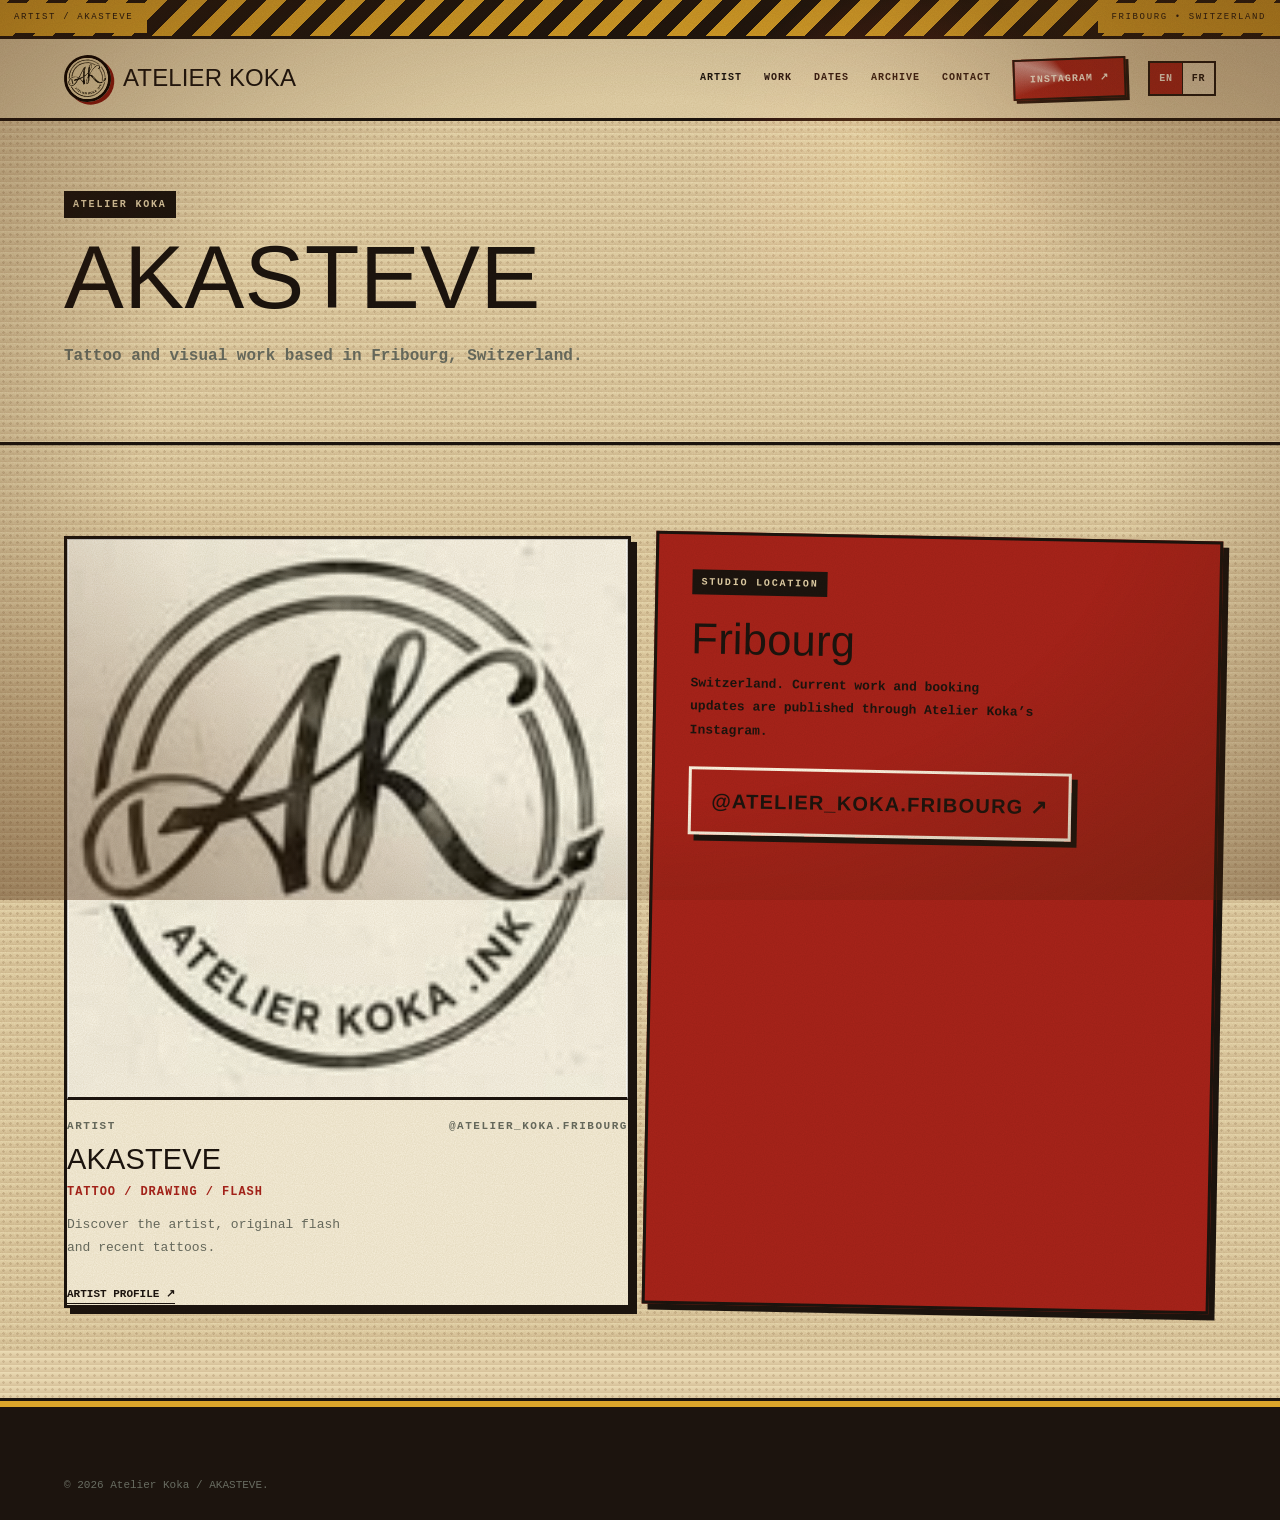
==== commit d2fdbbf5: "Replace website with supplied street-theme version" ====
--- a/artists/index.html
+++ b/artists/index.html
@@ -1,4 +1,4 @@
-<!doctype html><html lang="en"><head><meta charset="utf-8"><meta name="viewport" content="width=device-width,initial-scale=1"><title>Artist — AKASTEVE / Atelier Koka</title><link rel="icon" href="../assets/instagram/atelier-koka-mark.jpg"><link rel="stylesheet" href="../styles.css"></head><body>
+<!doctype html><html lang="en"><head><meta charset="utf-8"><meta http-equiv="Content-Security-Policy" content="default-src 'self'; script-src 'self'; style-src 'self' 'unsafe-inline'; img-src 'self' data:; connect-src 'self'; object-src 'none'; base-uri 'self'; form-action 'self'"><meta name="viewport" content="width=device-width,initial-scale=1"><title>Artist — AKASTEVE / Atelier Koka</title><link rel="icon" href="../assets/instagram/atelier-koka-mark.jpg"><link rel="stylesheet" href="../styles.css"><link rel="stylesheet" href="../theme-street.css"></head><body>
 <div class="topbar"><span>Artist / AKASTEVE</span><span>Fribourg • Switzerland</span></div><header class="site-header"><nav class="nav"><a class="brand" href="../index.html"><img class="brand-logo" src="../assets/instagram/atelier-koka-mark.jpg" alt="Atelier Koka logo">ATELIER KOKA</a><button class="menu-btn" aria-label="Menu">☰</button><div class="nav-links"><a href="akasteve.html">Artist</a><a href="../index.html#work">Work</a><a href="../events/index.html">Dates</a><a href="../blog/index.html">Archive</a><a href="../contact/index.html">Contact</a><a class="nav-cta" target="_blank" rel="noopener" href="https://www.instagram.com/atelier_koka.fribourg/">Instagram ↗</a></div></nav></header>
 <main><section class="page-hero"><div class="container"><div class="kicker">Atelier Koka</div><h1>AKASTEVE</h1><p class="lede">Tattoo and visual work based in Fribourg, Switzerland.</p></div></section><section class="section"><div class="container"><div class="grid-2"><a class="card" href="akasteve.html"><div class="card-media logo-media"><img src="../assets/instagram/atelier-koka-mark.jpg" alt="Atelier Koka logo"></div><div class="card-body"><div class="meta"><span>Artist</span><span>@atelier_koka.fribourg</span></div><h3>AKASTEVE</h3><div class="tags">Tattoo / drawing / flash</div><p>Discover the artist, original flash and recent tattoos.</p><span class="card-link">Artist profile ↗</span></div></a><div class="poster red"><div class="poster-copy"><div class="smallcaps">Studio location</div><h3>Fribourg</h3><p>Switzerland. Current work and booking updates are published through Atelier Koka’s Instagram.</p><div class="btn-row"><a class="btn" style="border-color:#fff7e9" target="_blank" rel="noopener" href="https://www.instagram.com/atelier_koka.fribourg/">@atelier_koka.fribourg ↗</a></div></div><div class="number">CH</div></div></div></div></section></main>
 <footer class="footer"><div class="container"><small>© 2026 Atelier Koka / AKASTEVE.</small></div></footer><script src="../script.js"></script></body></html>
--- a/theme-street.css
+++ b/theme-street.css
@@ -0,0 +1,95 @@
+/* Atelier Koka — VINTAGE STREET theme. Loads after styles.css; no HTML copy changed, so FR/EN switcher keeps working. */
+:root{--mustard:#e8b730;--paper:#ece2cc;--paper-2:#dfd1b4;--street:Impact,"Arial Narrow Bold","Helvetica Neue Condensed Bold",Haettenschweiler,sans-serif;--type:"Courier New",Courier,monospace;--hard:6px 6px 0 var(--ink)}
+body{font-family:var(--type);background:var(--paper) radial-gradient(rgba(23,18,15,.09) 1px,transparent 1.4px) 0 0/7px 7px}
+h1,h2,h3,.brand,.marquee-track,.event-row strong,.quote,.poster .number,.art-panel::before{font-family:var(--street);font-weight:400;letter-spacing:.005em;line-height:.92}
+h1{font-size:clamp(64px,12vw,170px);max-width:7ch}h2{font-size:clamp(46px,7.5vw,108px)}h3{font-size:clamp(28px,3.4vw,50px)}
+h1 em,h2 em{font-style:normal;color:var(--red);background:var(--mustard);padding:0 .12em;display:inline-block;transform:rotate(-2deg);box-shadow:4px 4px 0 var(--ink)}
+.hero-copy,.lede,.poster p,.detail-copy p,.article p{font-family:var(--type);font-weight:700}
+.kicker,.smallcaps{display:inline-block;background:var(--ink);color:var(--paper);padding:5px 9px;letter-spacing:.18em}
+.topbar{background:repeating-linear-gradient(-45deg,var(--mustard) 0 14px,var(--ink) 14px 28px);color:var(--ink);padding:0;border-bottom:3px solid var(--ink)}
+.topbar span{background:var(--mustard);padding:8px 14px;margin:3px 0}
+.site-header{background:var(--paper);backdrop-filter:none;border-bottom:3px solid var(--ink)}
+.brand{font-size:24px}.brand-logo{border:3px solid var(--ink);box-shadow:3px 3px 0 var(--red);transform:rotate(-6deg);filter:grayscale(.15) contrast(1.15)}
+.nav-links{font-family:var(--type)}.nav-links a:not(.nav-cta):hover{border-color:transparent;background:var(--mustard)}
+.nav-cta{border-radius:0;border:2px solid var(--ink);background:var(--red);color:#fff6e8;box-shadow:3px 3px 0 var(--ink);transform:rotate(-2deg)}
+.nav-cta:hover{transform:rotate(0) translate(2px,2px);box-shadow:1px 1px 0 var(--ink)}
+.lang-switch{border-radius:0;border-width:2px}
+.hero{border-bottom:3px solid var(--ink)}
+.hero::after{-webkit-text-stroke:2px rgba(23,18,15,.18);font-family:var(--street);font-weight:400}
+.hero-logo{border-radius:0;box-shadow:var(--hard);filter:grayscale(.2) contrast(1.2);transform:rotate(-5deg)}
+.hero-art{position:relative;padding:18px 18px 0;background:#f6efdc;border:3px solid var(--ink);box-shadow:10px 10px 0 var(--red);transform:rotate(2.2deg)}
+.hero-art::before{content:"";position:absolute;top:-16px;left:50%;width:120px;height:32px;margin-left:-60px;background:rgba(232,183,48,.8);border:1px dashed rgba(23,18,15,.4);transform:rotate(-4deg);z-index:3}
+.hero-sheet img{filter:grayscale(1) contrast(1.35);mix-blend-mode:multiply;transition:filter .3s}.hero-sheet:hover img{filter:none}
+.hero-stamp{border:3px solid var(--red);font-size:13px;padding:8px 12px;transform:rotate(-6deg);position:absolute;right:-14px;bottom:44px;background:var(--paper);z-index:4}
+.btn{border-radius:0;border:3px solid var(--ink);box-shadow:var(--hard);font-family:var(--street);font-size:20px;letter-spacing:.06em;text-transform:uppercase;transition:transform .12s,box-shadow .12s}
+.btn:hover{transform:translate(4px,4px);box-shadow:2px 2px 0 var(--ink)}.btn.primary{background:var(--red);color:#fff6e8}.btn.accent{background:var(--mustard);color:var(--ink)}
+.text-btn{border:0;box-shadow:none;text-decoration:underline wavy var(--red);text-underline-offset:6px}.text-btn:hover{transform:none;box-shadow:none}
+.marquee{background:var(--ink);border-block:4px solid var(--mustard);transform:rotate(-1.4deg);margin:34px -2vw;padding:10px 0;box-shadow:0 6px 0 var(--ink)}
+.marquee-track b{color:var(--mustard)}
+.section{border-bottom:3px solid var(--ink)}.section.ink{background:var(--ink)}.section.ink h2,.section.ink .section-head p{color:var(--paper)}
+.section.ink .kicker{background:var(--mustard);color:var(--ink)}
+.poster{border:3px solid var(--ink);box-shadow:var(--hard);background-image:radial-gradient(rgba(23,18,15,.14) 1.2px,transparent 1.6px);background-size:6px 6px}
+.poster:nth-child(odd){transform:rotate(-.9deg)}.poster:nth-child(even){transform:rotate(1.1deg)}
+.poster.red{background-color:var(--red)}.poster.ink{background-color:var(--ink);box-shadow:6px 6px 0 var(--mustard)}
+.card{border:3px solid var(--ink);background:#f6efdc;box-shadow:var(--hard);transition:transform .15s}
+.grid-3 .card:nth-child(1){transform:rotate(-1.6deg)}.grid-3 .card:nth-child(2){transform:rotate(1deg) translateY(14px)}.grid-3 .card:nth-child(3){transform:rotate(-.6deg)}
+.card:hover{transform:rotate(0) translateY(-6px)!important}
+.card-media{border-bottom:3px solid var(--ink);display:block;background:#fff}.card-media img{filter:grayscale(1) contrast(1.3);mix-blend-mode:multiply}.card:hover .card-media img{filter:none}
+.card-body{color:var(--ink)}.meta{font-weight:900;letter-spacing:.14em;text-transform:uppercase;font-size:11px}
+.tattoo-photo{border:3px solid var(--ink);box-shadow:var(--hard);background:#fff;padding:8px 8px 28px}
+.tattoo-photo:nth-child(1){transform:rotate(-3deg)}.tattoo-photo:nth-child(2){transform:rotate(2.5deg)}
+.instagram-band{background:var(--red) repeating-linear-gradient(90deg,transparent 0 40px,rgba(0,0,0,.08) 40px 42px)}
+.social-big{font-family:var(--street);font-size:clamp(34px,7vw,104px);text-transform:uppercase;display:inline-block;background:var(--mustard);color:var(--ink);padding:.05em .2em;border:4px solid var(--ink);box-shadow:8px 8px 0 var(--ink);transform:rotate(-1.5deg)}
+.booking-guide{border:3px dashed var(--ink);padding:26px;background:#f6efdc;transform:rotate(1deg)}
+.booking-guide li>span{font-family:var(--street);font-size:40px;color:var(--red)}
+.event-row{border-bottom:3px solid var(--ink)}.event-list{border-top:3px solid var(--ink)}.pill{border-radius:0;border:2px solid var(--ink);background:var(--mustard);font-weight:900}
+.page-hero{border-bottom:3px solid var(--ink)}
+.footer{background:var(--ink);color:var(--paper);border-top:6px solid var(--mustard)}.footer a{color:var(--mustard)}
+::selection{background:var(--mustard);color:var(--ink)}
+@media(max-width:850px){.hero-art{transform:rotate(1deg);margin:0 8px}.hero-stamp{right:-4px}.marquee{transform:rotate(-1deg);margin:24px 0}.grid-3 .card:nth-child(n){transform:none}.poster:nth-child(n){transform:none}.nav-links.open{background:var(--paper);border-bottom:3px solid var(--ink)}}
+@media(prefers-reduced-motion:reduce){*{transition:none!important}}
+
+/* ===== V2: deeper vintage + 2026 motion ===== */
+@property --spin{syntax:"<angle>";initial-value:0deg;inherits:false}
+:root{--paper:#e3d2ac;--paper-2:#d4bf94;--ink:#1c140e;--red:#a8231a;--mustard:#dba52a;--teal:#2f5d57}
+body{background-color:var(--paper);background-image:radial-gradient(rgba(90,55,20,.16) 1px,transparent 1.5px),linear-gradient(180deg,rgba(255,240,200,.35),rgba(120,70,20,.12))}
+/* aged-paper vignette + stains */
+html::after{content:"";position:fixed;inset:0;pointer-events:none;z-index:98;background:radial-gradient(ellipse at center,transparent 55%,rgba(70,35,10,.38)),radial-gradient(circle at 12% 88%,rgba(110,60,15,.18),transparent 22%),radial-gradient(circle at 90% 8%,rgba(110,60,15,.14),transparent 20%)}
+/* moving film grain */
+body::after{content:"";position:fixed;inset:-50%;pointer-events:none;z-index:100;opacity:.16;mix-blend-mode:multiply;background:url("data:image/svg+xml;utf8,<svg xmlns='http://www.w3.org/2000/svg' width='200' height='200'><filter id='n'><feTurbulence type='fractalNoise' baseFrequency='.9' numOctaves='2' stitchTiles='stitch'/><feColorMatrix values='0 0 0 0 .2  0 0 0 0 .1  0 0 0 0 0  0 0 0 .9 0'/></filter><rect width='200' height='200' filter='url(%23n)'/></svg>");animation:grain .9s steps(6) infinite}
+@keyframes grain{0%{transform:translate(0,0)}20%{transform:translate(-4%,3%)}40%{transform:translate(3%,-5%)}60%{transform:translate(-5%,-2%)}80%{transform:translate(4%,4%)}100%{transform:translate(0,0)}}
+/* sepia-duotone prints, colour on hover */
+.hero-sheet img,.card-media img,.tattoo-photo img{filter:grayscale(1) sepia(.55) contrast(1.35) brightness(.98)}
+.hero-sheet:hover img,.card:hover .card-media img,.tattoo-photo:hover img{filter:none}
+/* hero: rotating retro sunburst behind the pasted print */
+.hero-art::after{content:"";position:absolute;z-index:-1;inset:-34%;background:repeating-conic-gradient(from var(--spin),rgba(219,165,42,.55) 0 7deg,transparent 7deg 18deg);-webkit-mask:radial-gradient(circle,#000 25%,transparent 68%);mask:radial-gradient(circle,#000 25%,transparent 68%);animation:spin 40s linear infinite}
+@keyframes spin{to{--spin:360deg}}
+.hero-art{isolation:isolate}
+.hero-sheet img{animation:flicker 5s infinite;translate:calc(var(--px,0)*10px) calc(var(--py,0)*10px);transition:translate .2s}
+@keyframes flicker{0%,92%,100%{opacity:1}93%{opacity:.82}94%{opacity:1}96%{opacity:.9}}
+/* headline: ink-bleed in */
+h1{animation:inkin 1.2s cubic-bezier(.2,.8,.2,1) both}
+@keyframes inkin{from{opacity:0;filter:blur(14px);letter-spacing:.12em;translate:0 20px}to{opacity:1;filter:blur(0);letter-spacing:.005em;translate:0}}
+/* stamp slams down */
+.hero-stamp{animation:slam .55s cubic-bezier(.3,1.6,.5,1) 1.1s both}
+@keyframes slam{from{opacity:0;scale:3.2;rotate:-25deg}60%{opacity:1}to{opacity:1;scale:1;rotate:0deg}}
+/* tape wobble + sticker wiggle */
+.hero-art::before{animation:tape 6s ease-in-out infinite}@keyframes tape{50%{rotate:3deg;translate:6px 0}}
+.social-big{transition:rotate .25s,scale .25s}.social-big:hover{rotate:2deg;scale:1.04}
+.nav-cta{background-image:conic-gradient(from var(--spin),transparent 0 70%,rgba(255,255,255,.55) 80%,transparent 90%);animation:spin 3s linear infinite}
+/* press-in on scroll (scroll-driven, no JS) */
+@supports(animation-timeline:view()){
+ .card,.poster,.tattoo-photo,.booking-guide,.event-row{animation:paste linear both;animation-timeline:view();animation-range:entry 0% cover 28%}
+ @keyframes paste{from{opacity:0;translate:0 90px;rotate:7deg;scale:.9;filter:blur(4px)}to{opacity:1;translate:0;rotate:0deg;scale:1;filter:blur(0)}}
+ .section h2{background:linear-gradient(var(--mustard),var(--mustard)) 0 88%/0% .32em no-repeat;animation:hl linear both;animation-timeline:view();animation-range:entry 20% cover 40%;display:inline-block}
+ @keyframes hl{to{background-size:100% .32em}}
+ .marquee-track{animation:scroll 24s linear infinite,lean linear both;animation-timeline:auto,scroll(root)}
+ @keyframes lean{to{skew:-8deg}}
+}
+/* film light-leak that follows the pointer (JS sets --mx/--my) */
+.leak{position:fixed;inset:0;pointer-events:none;z-index:97;mix-blend-mode:screen;background:radial-gradient(circle 280px at var(--mx,70%) var(--my,20%),rgba(255,140,40,.32),rgba(255,60,30,.12) 50%,transparent 70%);transition:background-position .2s}
+/* cross-page transition: poster slides like a flipped sheet */
+@view-transition{navigation:auto}
+::view-transition-old(root){animation:.35s ease-in both flipout}::view-transition-new(root){animation:.45s ease-out both flipin}
+@keyframes flipout{to{opacity:0;transform:translateY(-6%) rotate(-1.5deg)}}@keyframes flipin{from{opacity:0;transform:translateY(6%) rotate(1.5deg)}}
+@media(prefers-reduced-motion:reduce){body::after,.hero-art::after,.hero-art::before,.hero-sheet img,.nav-cta,h1,.hero-stamp,.card,.poster,.tattoo-photo,.booking-guide,.event-row,.section h2{animation:none!important}.leak{display:none}}
